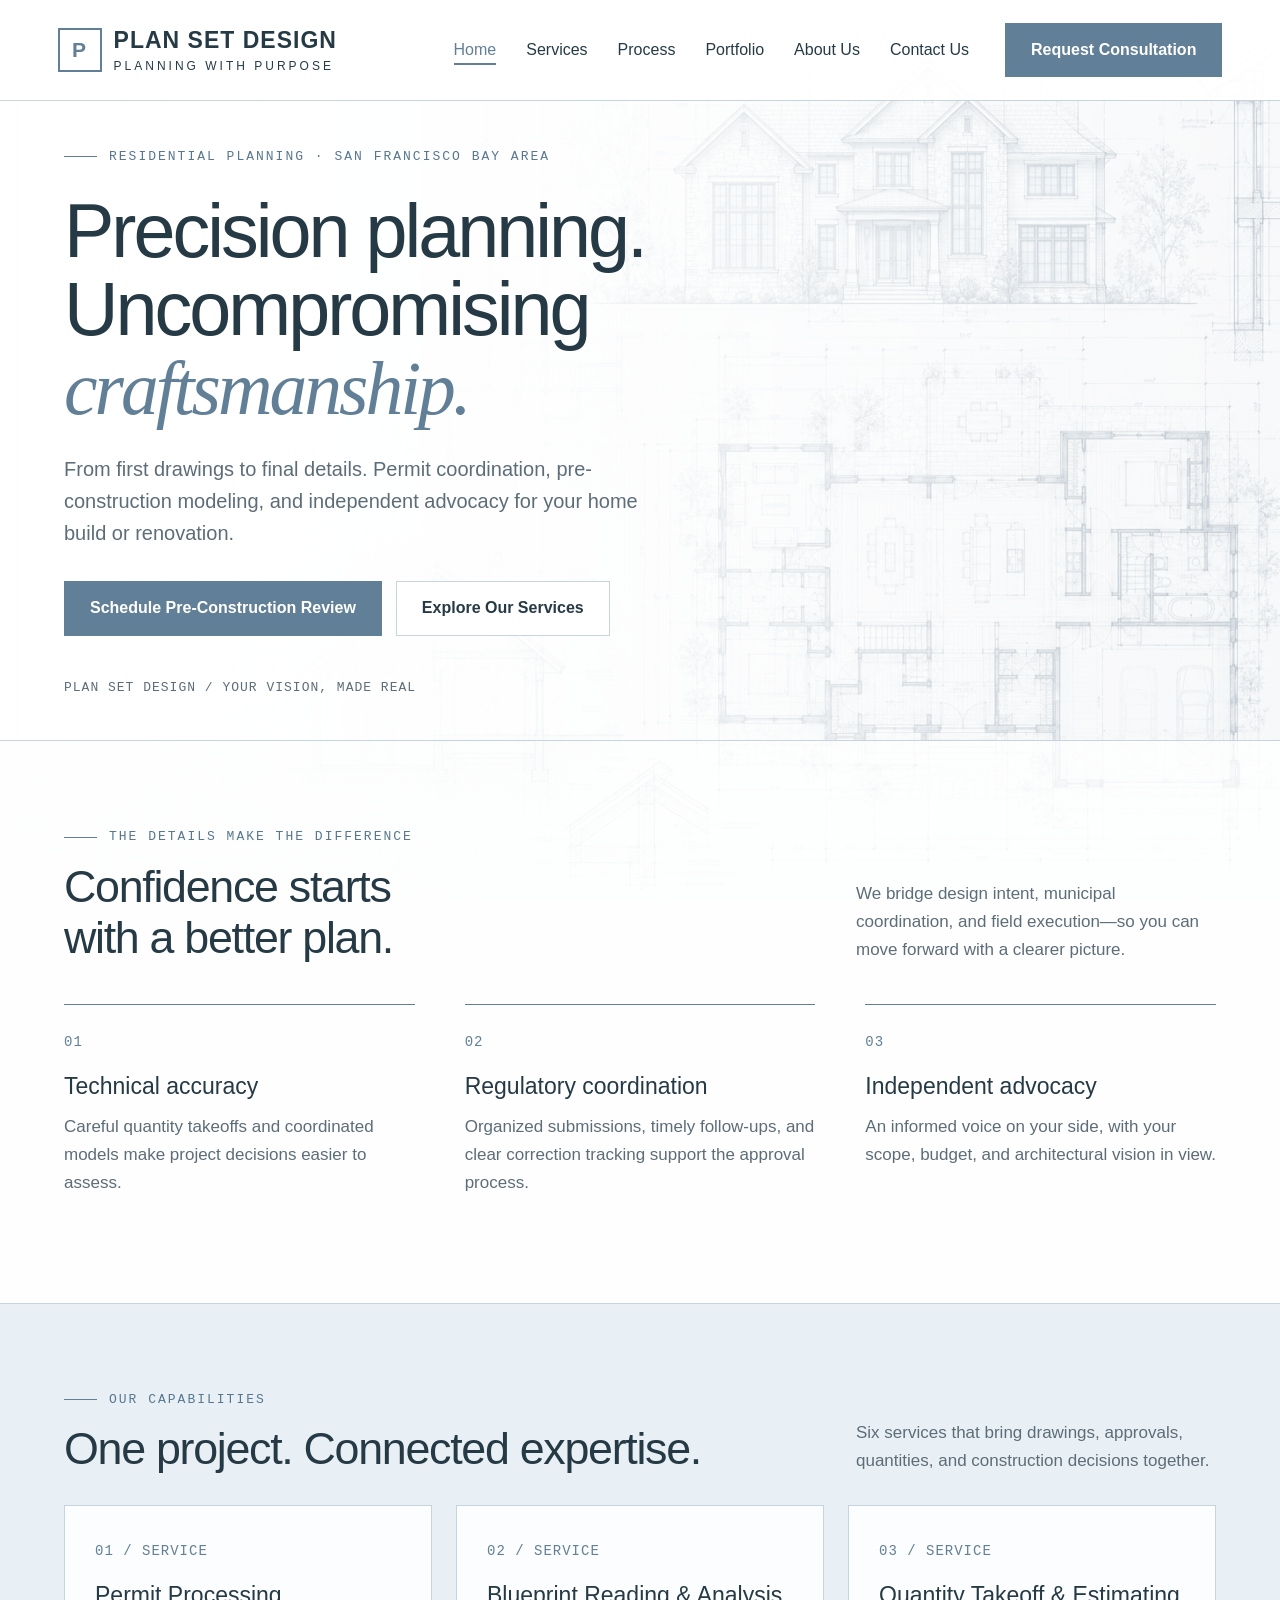
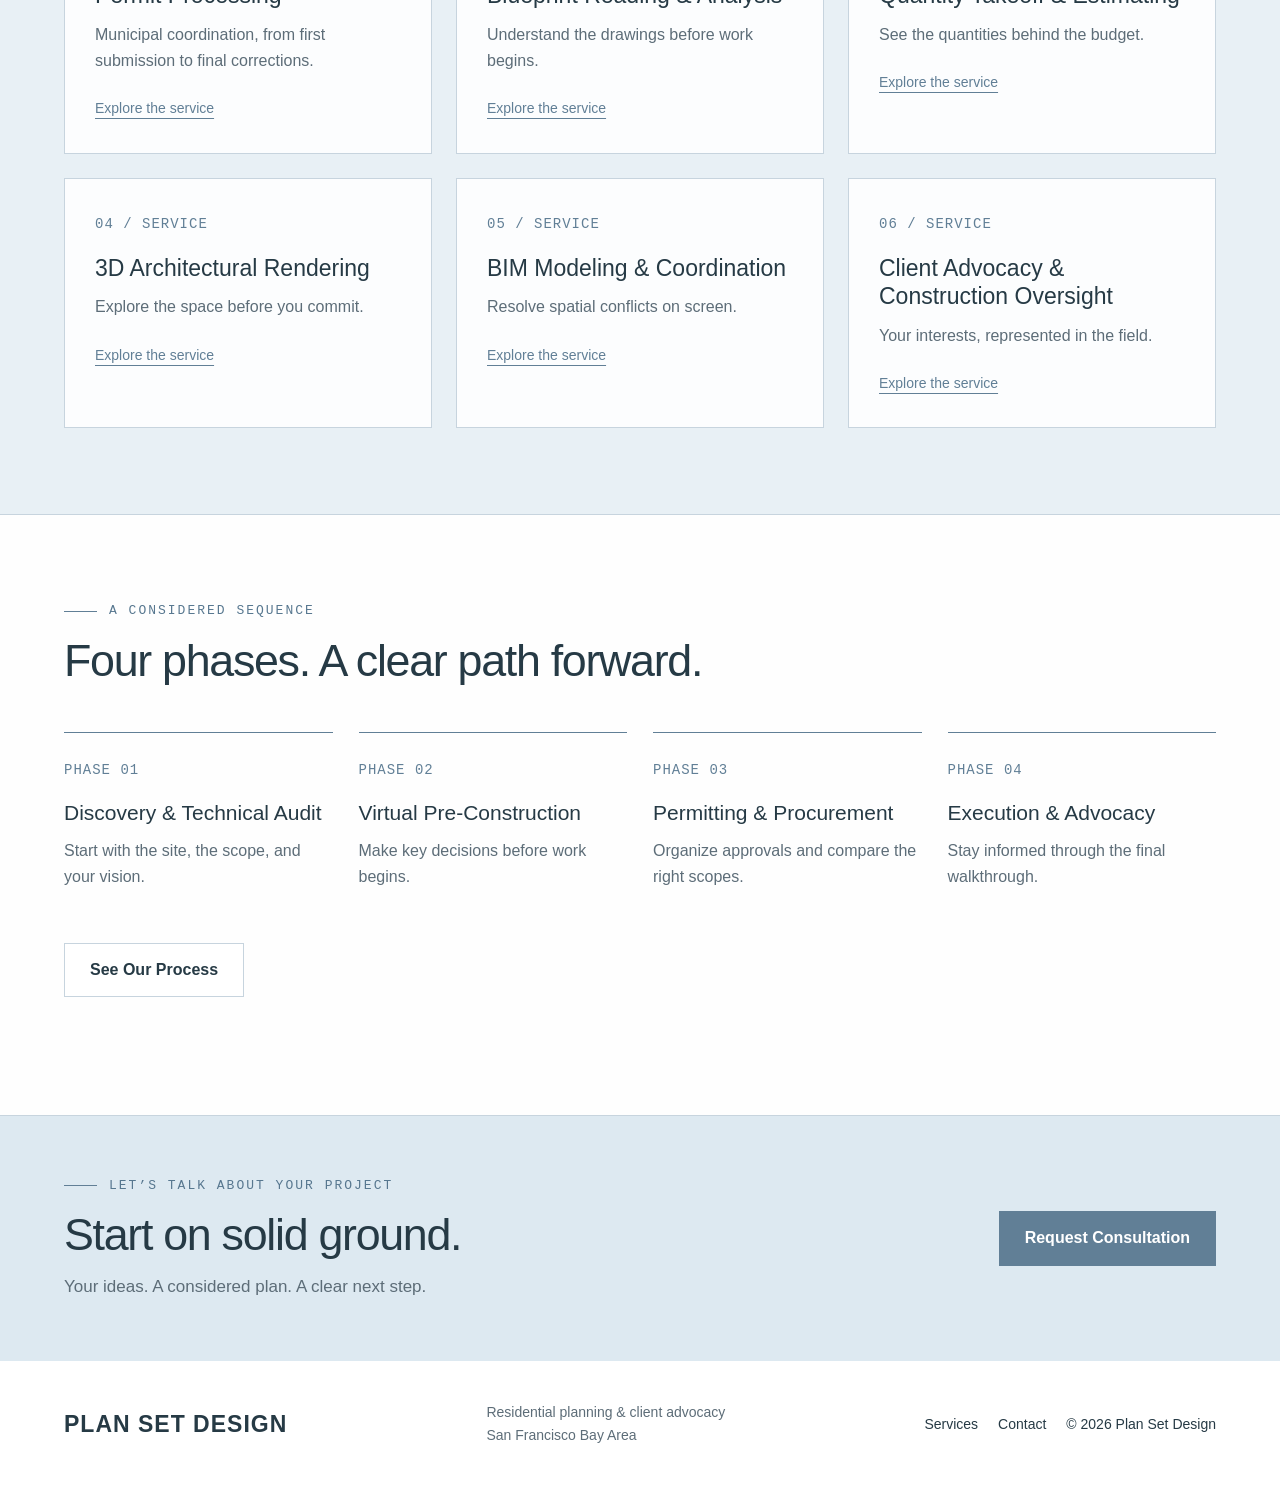
==== index.html @ f592e6d2 "Add files via upload" ====
<!doctype html><html lang="en"><head><meta charset="utf-8"><meta name="viewport" content="width=device-width,initial-scale=1"><title>Plan Set Design</title><meta name="description" content="Residential permit coordination, blueprint analysis, quantity takeoffs, rendering, BIM modeling, and independent client advocacy in the San Francisco Bay Area."><link rel="icon" type="image/svg+xml" href="data:image/svg+xml,%3Csvg xmlns=%27http://www.w3.org/2000/svg%27 viewBox=%270 0 32 32%27%3E%3Crect width=%2732%27 height=%2732%27 fill=%27%23617f96%27/%3E%3Ctext x=%279%27 y=%2724%27 font-family=%27Arial%27 font-size=%2724%27 fill=%27white%27%3EP%3C/text%3E%3C/svg%3E"><link rel="stylesheet" href="/styles.css"><script src="/script.js" defer></script></head><body><header><div class="header-inner"><a class="brand" href="/" aria-label="Plan Set Design home"><span class="brand-mark">P</span><span>PLAN SET DESIGN<small>PLANNING WITH PURPOSE</small></span></a><button class="menu-button" aria-expanded="false" aria-controls="navigation">Menu</button><nav id="navigation"><a href="/" class="active" aria-current="page">Home</a><a href="/services/" class="">Services</a><a href="/process/" class="">Process</a><a href="/portfolio/" class="">Portfolio</a><a href="/about/" class="">About Us</a><a href="/contact/" class="">Contact Us</a></nav><a class="btn header-cta" href="/contact/">Request Consultation</a></div></header><main><section class="hero"><div class="container"><div class="eyebrow">Residential planning · San Francisco Bay Area</div><h1>Precision planning.<br>Uncompromising<br><em>craftsmanship.</em></h1><p>From first drawings to final details. Permit coordination, pre-construction modeling, and independent advocacy for your home build or renovation.</p><div class="actions"><a class="btn" href="/contact/">Schedule Pre-Construction Review</a><a class="btn secondary" href="/services/">Explore Our Services</a></div><div class="hero-note">PLAN SET DESIGN / YOUR VISION, MADE REAL</div></div></section><section class="section"><div class="container"><div class="section-head"><div><div class="eyebrow">The details make the difference</div><h2>Confidence starts<br>with a better plan.</h2></div><p>We bridge design intent, municipal coordination, and field execution—so you can move forward with a clearer picture.</p></div><div class="pillars"><article class="pillar"><span class="number">01</span><h3>Technical accuracy</h3><p>Careful quantity takeoffs and coordinated models make project decisions easier to assess.</p></article><article class="pillar"><span class="number">02</span><h3>Regulatory coordination</h3><p>Organized submissions, timely follow-ups, and clear correction tracking support the approval process.</p></article><article class="pillar"><span class="number">03</span><h3>Independent advocacy</h3><p>An informed voice on your side, with your scope, budget, and architectural vision in view.</p></article></div></div></section><section class="section tint"><div class="container"><div class="section-head"><div><div class="eyebrow">Our capabilities</div><h2>One project. Connected expertise.</h2></div><p>Six services that bring drawings, approvals, quantities, and construction decisions together.</p></div><div class="grid"><a class="card" href="/services/#permit-processing"><span class="number">01 / SERVICE</span><h3>Permit Processing</h3><p>Municipal coordination, from first submission to final corrections.</p><span class="link">Explore the service</span></a><a class="card" href="/services/#blueprint-analysis"><span class="number">02 / SERVICE</span><h3>Blueprint Reading & Analysis</h3><p>Understand the drawings before work begins.</p><span class="link">Explore the service</span></a><a class="card" href="/services/#quantity-takeoff"><span class="number">03 / SERVICE</span><h3>Quantity Takeoff & Estimating</h3><p>See the quantities behind the budget.</p><span class="link">Explore the service</span></a><a class="card" href="/services/#3d-rendering"><span class="number">04 / SERVICE</span><h3>3D Architectural Rendering</h3><p>Explore the space before you commit.</p><span class="link">Explore the service</span></a><a class="card" href="/services/#bim-modeling"><span class="number">05 / SERVICE</span><h3>BIM Modeling & Coordination</h3><p>Resolve spatial conflicts on screen.</p><span class="link">Explore the service</span></a><a class="card" href="/services/#client-advocacy"><span class="number">06 / SERVICE</span><h3>Client Advocacy & Construction Oversight</h3><p>Your interests, represented in the field.</p><span class="link">Explore the service</span></a></div></div></section><section class="section"><div class="container"><div class="eyebrow">A considered sequence</div><h2>Four phases. A clear path forward.</h2><div class="steps"><article class="step"><span class="number">PHASE 01</span><h3>Discovery & Technical Audit</h3><p>Start with the site, the scope, and your vision.</p></article><article class="step"><span class="number">PHASE 02</span><h3>Virtual Pre-Construction</h3><p>Make key decisions before work begins.</p></article><article class="step"><span class="number">PHASE 03</span><h3>Permitting & Procurement</h3><p>Organize approvals and compare the right scopes.</p></article><article class="step"><span class="number">PHASE 04</span><h3>Execution & Advocacy</h3><p>Stay informed through the final walkthrough.</p></article></div><div class="actions"><a class="btn secondary" href="/process/">See Our Process</a></div></div></section><section class="cta"><div class="container"><div><div class="eyebrow">Let’s talk about your project</div><h2>Start on solid ground.</h2><p>Your ideas. A considered plan. A clear next step.</p></div><a class="btn" href="/contact/">Request Consultation</a></div></section></main><footer><div class="container footer-inner"><div class="brand">PLAN SET DESIGN</div><p>Residential planning & client advocacy<br>San Francisco Bay Area</p><div class="footer-links"><a href="/services/">Services</a><a href="/contact/">Contact</a><span>© 2026 Plan Set Design</span></div></div></footer></body></html>
---- styles.css ----
:root{--ink:#263a45;--blue:#617f96;--light:#e9f0f4;--line:#c7d4de;--muted:#5d6d78}*{box-sizing:border-box}html{scroll-behavior:smooth}body{margin:0;background:#f8fafb;color:var(--ink);font:17px/1.65 Arial,Helvetica,sans-serif}body:before{content:'';position:fixed;inset:0;background:url('/blueprint.png') center/cover;opacity:.3;z-index:-1;pointer-events:none}a{color:inherit;text-decoration:none}button,input,select,textarea{font:inherit}button,a,input,select,textarea{outline-offset:5px}header{background:rgba(255,255,255,.94);border-bottom:1px solid var(--line);position:sticky;top:0;z-index:10}.header-inner{max-width:1440px;margin:auto;padding:23px 4.5%;display:flex;align-items:center;gap:36px}.brand{display:flex;align-items:center;gap:12px;line-height:1.08;font-size:23px;font-weight:750;letter-spacing:1px}.brand-mark{width:44px;height:44px;border:2px solid var(--blue);display:grid;place-items:center;font-size:21px;color:var(--blue)}.brand small{font-size:12px;display:block;letter-spacing:3px;margin-top:7px;font-weight:400}nav{margin-left:auto;display:flex;align-items:center;gap:30px}nav a{font-size:16px}nav a.active{color:var(--blue);box-shadow:0 2px var(--blue)}.btn{display:inline-flex;align-items:center;justify-content:center;min-height:50px;padding:13px 25px;background:var(--blue);color:white;border:1px solid var(--blue);cursor:pointer;font-weight:600;font-size:16px;transition:.2s}.btn:hover{background:#496a83}.btn.secondary{background:rgba(255,255,255,.85);color:var(--ink);border-color:var(--line)}.menu-button{display:none;background:transparent;border:1px solid var(--line);padding:8px 12px}.container{max-width:1320px;margin:auto;padding:0 5%}.hero{min-height:640px;display:flex;align-items:center;position:relative;border-bottom:1px solid var(--line);overflow:hidden}.hero:before{content:'';position:absolute;inset:0;background:linear-gradient(90deg,rgba(255,255,255,.96),rgba(255,255,255,.8) 43%,rgba(255,255,255,.06));z-index:-1}.hero .container{width:100%}.eyebrow{font:13px/1.5 monospace;letter-spacing:2px;text-transform:uppercase;color:#57778f;display:flex;gap:12px;align-items:center}.eyebrow:before{content:'';width:33px;height:1px;background:var(--blue)}h1{font-size:clamp(44px,5.9vw,78px);line-height:1.04;font-weight:500;letter-spacing:-3px;max-width:830px;margin:25px 0}h1 em{font-family:Georgia,serif;font-weight:400;color:var(--blue)}h2{font-size:clamp(30px,3.5vw,46px);line-height:1.15;font-weight:500;letter-spacing:-1.3px;margin:14px 0 25px}h3{font-size:23px;line-height:1.25;margin:17px 0 12px;font-weight:500}p{margin:0 0 20px;color:var(--muted)}.hero p{max-width:590px;font-size:20px;line-height:1.6}.actions{display:flex;gap:14px;flex-wrap:wrap;margin:32px 0}.hero-note{font:13px monospace;color:var(--muted);margin-top:44px;letter-spacing:1px}.section{padding:86px 0;border-bottom:1px solid var(--line);background:rgba(255,255,255,.77)}.section.tint{background:rgba(229,237,243,.84)}.section-head{display:flex;justify-content:space-between;align-items:end;gap:35px;margin-bottom:30px}.section-head h2{max-width:720px;margin-bottom:0}.section-head p{max-width:360px;margin:0}.grid{display:grid;grid-template-columns:repeat(3,1fr);gap:24px}.card{padding:30px;background:rgba(255,255,255,.84);border:1px solid var(--line);position:relative;transition:.2s}.card:hover{border-color:var(--blue);transform:translateY(-3px)}.number{font:14px monospace;color:var(--blue);letter-spacing:1px}.card p{font-size:16px}.card .link{font-size:14px;text-decoration:underline;text-underline-offset:5px;color:var(--blue)}.pillars{display:grid;grid-template-columns:repeat(3,1fr);gap:50px;margin-top:40px}.pillar{border-top:1px solid var(--blue);padding-top:22px}.steps{display:grid;grid-template-columns:repeat(4,1fr);gap:26px;margin-top:45px}.step{border-top:1px solid var(--blue);padding-top:22px}.step h3{font-size:21px}.step p{font-size:16px}.split{display:grid;grid-template-columns:1fr 1fr;gap:70px;align-items:start}.drawing{min-height:390px;background:rgba(255,255,255,.45) url('/blueprint.png') right center/cover;border:1px solid var(--line);position:relative}.drawing-label{position:absolute;bottom:15px;left:20px;font:12px monospace;letter-spacing:1px;background:rgba(255,255,255,.9);padding:8px 12px}.page-hero{padding:80px 0 60px;border-bottom:1px solid var(--line);background:rgba(255,255,255,.72)}.page-hero h1{font-size:clamp(42px,5vw,65px);max-width:960px}.page-hero p{max-width:680px;font-size:20px}.service-detail{scroll-margin-top:110px;display:grid;grid-template-columns:90px 1fr 1fr;gap:35px;border-bottom:1px solid var(--line);padding:45px 0}.service-detail h2{font-size:31px}.service-detail ul{padding-left:20px;color:var(--muted)}.deliverable{border-left:2px solid var(--blue);padding:12px 20px;background:rgba(233,240,244,.65);font-size:16px}.deliverable strong{display:block;color:var(--ink);margin-bottom:5px}.process-row{display:grid;grid-template-columns:90px 1.1fr 1fr;gap:35px;padding:38px 0;border-top:1px solid var(--line)}.process-row ul{padding-left:20px;color:var(--muted)}.process-row h2{font-size:30px}.portfolio-grid{display:grid;grid-template-columns:1fr 1fr;gap:30px}.portfolio-card{border:1px solid var(--line);background:white}.portfolio-card .drawing{min-height:330px;border:0}.portfolio-card:nth-child(2) .drawing{background-position:left bottom}.portfolio-copy{padding:30px}.tag{font:12px monospace;letter-spacing:1px;padding:5px 9px;background:var(--light);color:#4b6b82;display:inline-block}.values{display:flex;flex-direction:column;gap:18px}.values article{border-top:1px solid var(--line);padding-top:10px}.cta{padding:60px 0;background:rgba(217,230,239,.88)}.cta .container{display:flex;justify-content:space-between;align-items:center;gap:30px}.cta h2{margin-bottom:12px}.cta p{margin:0}.form-card{background:rgba(255,255,255,.96);padding:35px;border:1px solid var(--line)}.form-grid{display:grid;grid-template-columns:1fr 1fr;gap:20px}.field{display:flex;flex-direction:column;gap:7px}.field.full{grid-column:1/-1}label{font-size:14px;font-weight:600}input,textarea,select{width:100%;padding:12px;border:1px solid var(--line);color:var(--ink);background:#fafcfd;border-radius:0}textarea{resize:vertical;min-height:125px}.form-note{font-size:14px;margin:20px 0}#form-result{padding:20px;background:var(--light);margin-top:20px}footer{padding:40px 0;background:rgba(255,255,255,.94)}.footer-inner{display:flex;justify-content:space-between;gap:25px;align-items:center}footer p{font-size:14px;margin:0}.footer-links{display:flex;gap:20px;font-size:14px}.mobile-only{display:none}.scroll-table{overflow:auto}table{border-collapse:collapse;width:100%;background:rgba(255,255,255,.9);font-size:16px}td,th{padding:18px;border-bottom:1px solid var(--line);text-align:left}th{background:var(--light)}@media(max-width:1050px){.header-inner{gap:20px}.brand{font-size:19px}nav{gap:18px}.header-cta{display:none}.hero{min-height:590px}.grid{grid-template-columns:repeat(2,1fr)}.steps{grid-template-columns:repeat(2,1fr)}}@media(max-width:720px){.header-inner{padding:17px 5%;justify-content:space-between}.brand{font-size:20px}.brand small{font-size:10px}.brand-mark{width:38px;height:38px}.menu-button{display:block}nav{display:none;position:absolute;top:80px;left:0;right:0;background:white;padding:24px;flex-direction:column;align-items:start;border-bottom:1px solid var(--line)}nav.open{display:flex}.hero{min-height:610px}.hero:before{background:rgba(255,255,255,.74)}h1{letter-spacing:-1.8px;font-size:49px}.hero p{font-size:18px}.hero-note{font-size:12px;max-width:290px}.section{padding:58px 0}.section-head,.cta .container,.footer-inner{display:block}.section-head p{margin-top:22px}.grid,.pillars,.split,.portfolio-grid{grid-template-columns:1fr;gap:25px}.steps{gap:24px}.step h3{font-size:19px}.service-detail,.process-row{grid-template-columns:1fr;gap:8px}.page-hero{padding:55px 0 35px}.page-hero h1{font-size:43px}.page-hero p{font-size:18px}.form-card{padding:22px}.form-grid{grid-template-columns:1fr}.field.full{grid-column:auto}.cta .btn{margin-top:24px}.footer-links{margin-top:25px;flex-wrap:wrap}.drawing{min-height:290px}.card{padding:25px}.steps{grid-template-columns:1fr 1fr}}
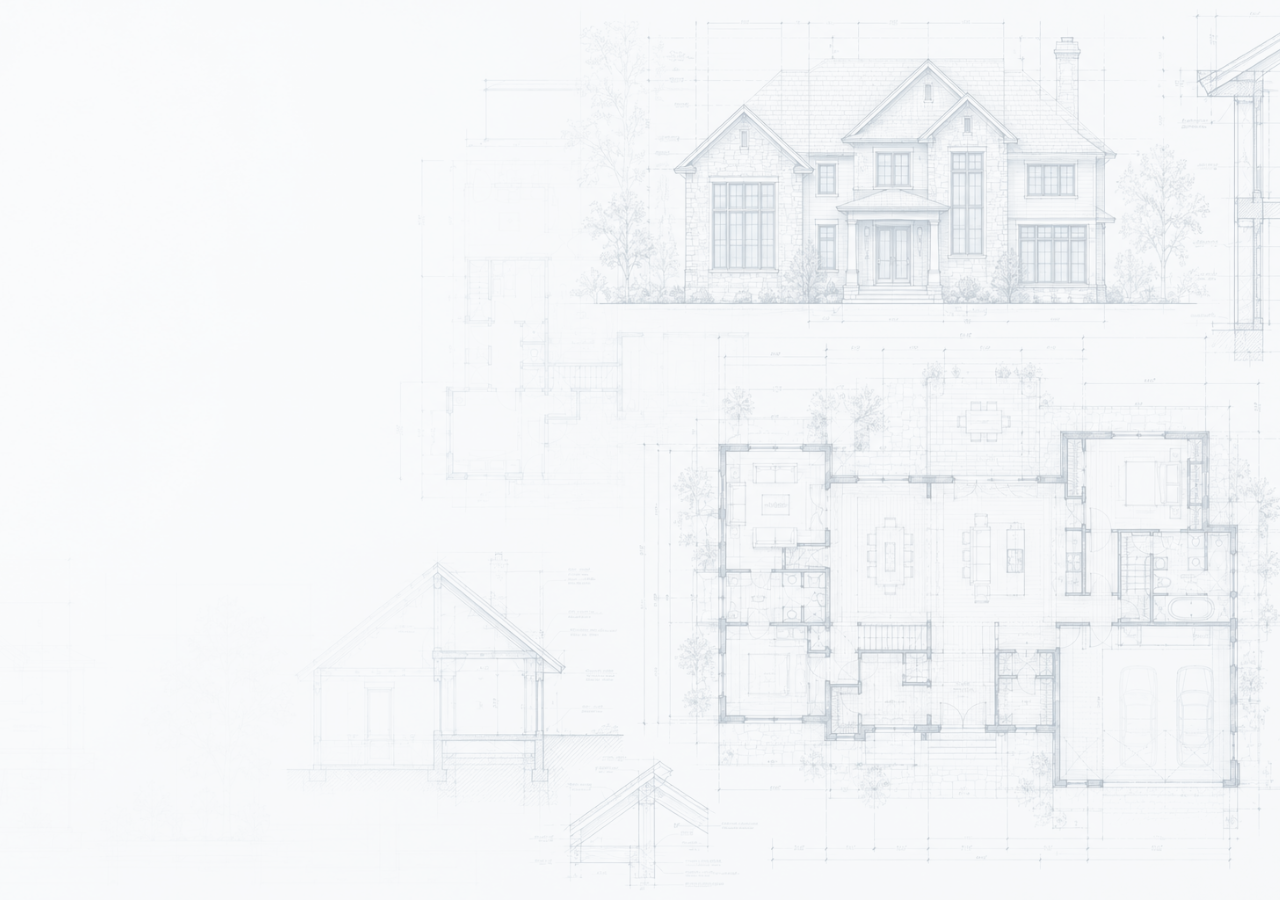
==== commit a7e5fed9: "Add files via upload" ====
--- a/index.html
+++ b/index.html
@@ -1 +1,205 @@
-<!doctype html><html lang="en"><head><meta charset="utf-8"><meta name="viewport" content="width=device-width,initial-scale=1"><title>Plan Set Design</title><meta name="description" content="Residential permit coordination, blueprint analysis, quantity takeoffs, rendering, BIM modeling, and independent client advocacy in the San Francisco Bay Area."><link rel="icon" type="image/svg+xml" href="data:image/svg+xml,%3Csvg xmlns=%27http://www.w3.org/2000/svg%27 viewBox=%270 0 32 32%27%3E%3Crect width=%2732%27 height=%2732%27 fill=%27%23617f96%27/%3E%3Ctext x=%279%27 y=%2724%27 font-family=%27Arial%27 font-size=%2724%27 fill=%27white%27%3EP%3C/text%3E%3C/svg%3E"><link rel="stylesheet" href="/styles.css"><script src="/script.js" defer></script></head><body><header><div class="header-inner"><a class="brand" href="/" aria-label="Plan Set Design home"><span class="brand-mark">P</span><span>PLAN SET DESIGN<small>PLANNING WITH PURPOSE</small></span></a><button class="menu-button" aria-expanded="false" aria-controls="navigation">Menu</button><nav id="navigation"><a href="/" class="active" aria-current="page">Home</a><a href="/services/" class="">Services</a><a href="/process/" class="">Process</a><a href="/portfolio/" class="">Portfolio</a><a href="/about/" class="">About Us</a><a href="/contact/" class="">Contact Us</a></nav><a class="btn header-cta" href="/contact/">Request Consultation</a></div></header><main><section class="hero"><div class="container"><div class="eyebrow">Residential planning · San Francisco Bay Area</div><h1>Precision planning.<br>Uncompromising<br><em>craftsmanship.</em></h1><p>From first drawings to final details. Permit coordination, pre-construction modeling, and independent advocacy for your home build or renovation.</p><div class="actions"><a class="btn" href="/contact/">Schedule Pre-Construction Review</a><a class="btn secondary" href="/services/">Explore Our Services</a></div><div class="hero-note">PLAN SET DESIGN / YOUR VISION, MADE REAL</div></div></section><section class="section"><div class="container"><div class="section-head"><div><div class="eyebrow">The details make the difference</div><h2>Confidence starts<br>with a better plan.</h2></div><p>We bridge design intent, municipal coordination, and field execution—so you can move forward with a clearer picture.</p></div><div class="pillars"><article class="pillar"><span class="number">01</span><h3>Technical accuracy</h3><p>Careful quantity takeoffs and coordinated models make project decisions easier to assess.</p></article><article class="pillar"><span class="number">02</span><h3>Regulatory coordination</h3><p>Organized submissions, timely follow-ups, and clear correction tracking support the approval process.</p></article><article class="pillar"><span class="number">03</span><h3>Independent advocacy</h3><p>An informed voice on your side, with your scope, budget, and architectural vision in view.</p></article></div></div></section><section class="section tint"><div class="container"><div class="section-head"><div><div class="eyebrow">Our capabilities</div><h2>One project. Connected expertise.</h2></div><p>Six services that bring drawings, approvals, quantities, and construction decisions together.</p></div><div class="grid"><a class="card" href="/services/#permit-processing"><span class="number">01 / SERVICE</span><h3>Permit Processing</h3><p>Municipal coordination, from first submission to final corrections.</p><span class="link">Explore the service</span></a><a class="card" href="/services/#blueprint-analysis"><span class="number">02 / SERVICE</span><h3>Blueprint Reading & Analysis</h3><p>Understand the drawings before work begins.</p><span class="link">Explore the service</span></a><a class="card" href="/services/#quantity-takeoff"><span class="number">03 / SERVICE</span><h3>Quantity Takeoff & Estimating</h3><p>See the quantities behind the budget.</p><span class="link">Explore the service</span></a><a class="card" href="/services/#3d-rendering"><span class="number">04 / SERVICE</span><h3>3D Architectural Rendering</h3><p>Explore the space before you commit.</p><span class="link">Explore the service</span></a><a class="card" href="/services/#bim-modeling"><span class="number">05 / SERVICE</span><h3>BIM Modeling & Coordination</h3><p>Resolve spatial conflicts on screen.</p><span class="link">Explore the service</span></a><a class="card" href="/services/#client-advocacy"><span class="number">06 / SERVICE</span><h3>Client Advocacy & Construction Oversight</h3><p>Your interests, represented in the field.</p><span class="link">Explore the service</span></a></div></div></section><section class="section"><div class="container"><div class="eyebrow">A considered sequence</div><h2>Four phases. A clear path forward.</h2><div class="steps"><article class="step"><span class="number">PHASE 01</span><h3>Discovery & Technical Audit</h3><p>Start with the site, the scope, and your vision.</p></article><article class="step"><span class="number">PHASE 02</span><h3>Virtual Pre-Construction</h3><p>Make key decisions before work begins.</p></article><article class="step"><span class="number">PHASE 03</span><h3>Permitting & Procurement</h3><p>Organize approvals and compare the right scopes.</p></article><article class="step"><span class="number">PHASE 04</span><h3>Execution & Advocacy</h3><p>Stay informed through the final walkthrough.</p></article></div><div class="actions"><a class="btn secondary" href="/process/">See Our Process</a></div></div></section><section class="cta"><div class="container"><div><div class="eyebrow">Let’s talk about your project</div><h2>Start on solid ground.</h2><p>Your ideas. A considered plan. A clear next step.</p></div><a class="btn" href="/contact/">Request Consultation</a></div></section></main><footer><div class="container footer-inner"><div class="brand">PLAN SET DESIGN</div><p>Residential planning & client advocacy<br>San Francisco Bay Area</p><div class="footer-links"><a href="/services/">Services</a><a href="/contact/">Contact</a><span>© 2026 Plan Set Design</span></div></div></footer></body></html>+<!doctype html>
+<html lang="en">
+	<head>
+		<meta charset="utf-8">
+			<meta name="viewport"
+			      content="width=device-width,initial-scale=1">
+				<title>Plan Set Design</title>
+				<meta name="description"
+				      content="Residential permit coordination, blueprint analysis, quantity takeoffs, rendering, BIM modeling, and independent client advocacy in the San Francisco Bay Area.">
+					<link rel="icon"
+					      type="image/svg+xml"
+					      href="data:image/svg+xml,%3Csvg xmlns=%27http://www.w3.org/2000/svg%27 viewBox=%270 0 32 32%27%3E%3Crect width=%2732%27 height=%2732%27 fill=%27%23617f96%27/%3E%3Ctext x=%279%27 y=%2724%27 font-family=%27Arial%27 font-size=%2724%27 fill=%27white%27%3EP%3C/text%3E%3C/svg%3E">
+						<link rel="stylesheet"
+						      href="styles.css">
+							<script src="/script.js"
+							        defer><
+							        script><
+							        head><body><header><div
+							        class="header-inner">
+								<a class="brand"
+								   href="/"
+								   aria-label="Plan Set Design home">
+									<span class="brand-mark">P</span>
+									<span>PLAN SET DESIGN<small>PLANNING WITH PURPOSE</small>
+									</span>
+								</a>
+								<button class="menu-button"
+								        aria-expanded="false"
+								        aria-controls="navigation">Menu</button>
+								<nav id="navigation">
+									<a href="./"
+									   class="active"
+									   aria-current="page">Home</a>
+									<a href="services/"
+									   class="">Services</a>
+									<a href="process/"
+									   class="">Process</a>
+									<a href="portfolio/"
+									   class="">Portfolio</a>
+									<a href="about/"
+									   class="">About Us</a>
+									<a href="contact/"
+									   class="">Contact Us</a>
+								</nav>
+								<a class="btn header-cta"
+								   href="contact/">Request Consultation</a>
+							</div>
+						</header>
+						<main>
+							<section class="hero">
+								<div class="container">
+									<div class="eyebrow">Residential planning · San Francisco Bay Area</div>
+									<h1>Precision planning.<br>Uncompromising<br>
+												<em>craftsmanship.</em>
+											</h1>
+											<p>From first drawings to final details. Permit coordination, pre-construction modeling, and independent advocacy for your home build or renovation.</p>
+											<div class="actions">
+												<a class="btn"
+												   href="contact/">Schedule Pre-Construction Review</a>
+												<a class="btn secondary"
+												   href="services/">Explore Our Services</a>
+											</div>
+											<div class="hero-note">PLAN SET DESIGN / YOUR VISION, MADE REAL</div>
+										</div>
+									</section>
+									<section class="section">
+										<div class="container">
+											<div class="section-head">
+												<div>
+													<div class="eyebrow">The details make the difference</div>
+													<h2>Confidence starts<br>with a better plan.</h2>
+													</div>
+													<p>We bridge design intent, municipal coordination, and field execution—so you can move forward with a clearer picture.</p>
+												</div>
+												<div class="pillars">
+													<article class="pillar">
+														<span class="number">01</span>
+														<h3>Technical accuracy</h3>
+														<p>Careful quantity takeoffs and coordinated models make project decisions easier to assess.</p>
+													</article>
+													<article class="pillar">
+														<span class="number">02</span>
+														<h3>Regulatory coordination</h3>
+														<p>Organized submissions, timely follow-ups, and clear correction tracking support the approval process.</p>
+													</article>
+													<article class="pillar">
+														<span class="number">03</span>
+														<h3>Independent advocacy</h3>
+														<p>An informed voice on your side, with your scope, budget, and architectural vision in view.</p>
+													</article>
+												</div>
+											</div>
+										</section>
+										<section class="section tint">
+											<div class="container">
+												<div class="section-head">
+													<div>
+														<div class="eyebrow">Our capabilities</div>
+														<h2>One project. Connected expertise.</h2>
+													</div>
+													<p>Six services that bring drawings, approvals, quantities, and construction decisions together.</p>
+												</div>
+												<div class="grid">
+													<a class="card"
+													   href="services/#permit-processing">
+														<span class="number">01 / SERVICE</span>
+														<h3>Permit Processing</h3>
+														<p>Municipal coordination, from first submission to final corrections.</p>
+														<span class="link">Explore the service</span>
+													</a>
+													<a class="card"
+													   href="services/#blueprint-analysis">
+														<span class="number">02 / SERVICE</span>
+														<h3>Blueprint Reading & Analysis</h3>
+														<p>Understand the drawings before work begins.</p>
+														<span class="link">Explore the service</span>
+													</a>
+													<a class="card"
+													   href="services/#quantity-takeoff">
+														<span class="number">03 / SERVICE</span>
+														<h3>Quantity Takeoff & Estimating</h3>
+														<p>See the quantities behind the budget.</p>
+														<span class="link">Explore the service</span>
+													</a>
+													<a class="card"
+													   href="services/#3d-rendering">
+														<span class="number">04 / SERVICE</span>
+														<h3>3D Architectural Rendering</h3>
+														<p>Explore the space before you commit.</p>
+														<span class="link">Explore the service</span>
+													</a>
+													<a class="card"
+													   href="services/#bim-modeling">
+														<span class="number">05 / SERVICE</span>
+														<h3>BIM Modeling & Coordination</h3>
+														<p>Resolve spatial conflicts on screen.</p>
+														<span class="link">Explore the service</span>
+													</a>
+													<a class="card"
+													   href="services/#client-advocacy">
+														<span class="number">06 / SERVICE</span>
+														<h3>Client Advocacy & Construction Oversight</h3>
+														<p>Your interests, represented in the field.</p>
+														<span class="link">Explore the service</span>
+													</a>
+												</div>
+											</div>
+										</section>
+										<section class="section">
+											<div class="container">
+												<div class="eyebrow">A considered sequence</div>
+												<h2>Four phases. A clear path forward.</h2>
+												<div class="steps">
+													<article class="step">
+														<span class="number">PHASE 01</span>
+														<h3>Discovery & Technical Audit</h3>
+														<p>Start with the site, the scope, and your vision.</p>
+													</article>
+													<article class="step">
+														<span class="number">PHASE 02</span>
+														<h3>Virtual Pre-Construction</h3>
+														<p>Make key decisions before work begins.</p>
+													</article>
+													<article class="step">
+														<span class="number">PHASE 03</span>
+														<h3>Permitting & Procurement</h3>
+														<p>Organize approvals and compare the right scopes.</p>
+													</article>
+													<article class="step">
+														<span class="number">PHASE 04</span>
+														<h3>Execution & Advocacy</h3>
+														<p>Stay informed through the final walkthrough.</p>
+													</article>
+												</div>
+												<div class="actions">
+													<a class="btn secondary"
+													   href="process/">See Our Process</a>
+												</div>
+											</div>
+										</section>
+										<section class="cta">
+											<div class="container">
+												<div>
+													<div class="eyebrow">Let’s talk about your project</div>
+													<h2>Start on solid ground.</h2>
+													<p>Your ideas. A considered plan. A clear next step.</p>
+												</div>
+												<a class="btn"
+												   href="contact/">Request Consultation</a>
+											</div>
+										</section>
+									</main>
+									<footer>
+										<div class="container footer-inner">
+											<div class="brand">PLAN SET DESIGN</div>
+											<p>Residential planning & client advocacy<br>San Francisco Bay Area</p>
+												<div class="footer-links">
+													<a href="services/">Services</a>
+													<a href="contact/">Contact</a>
+													<span>© 2026 Plan Set Design</span>
+												</div>
+											</div>
+										</footer>
+									</body>
+								</html>
